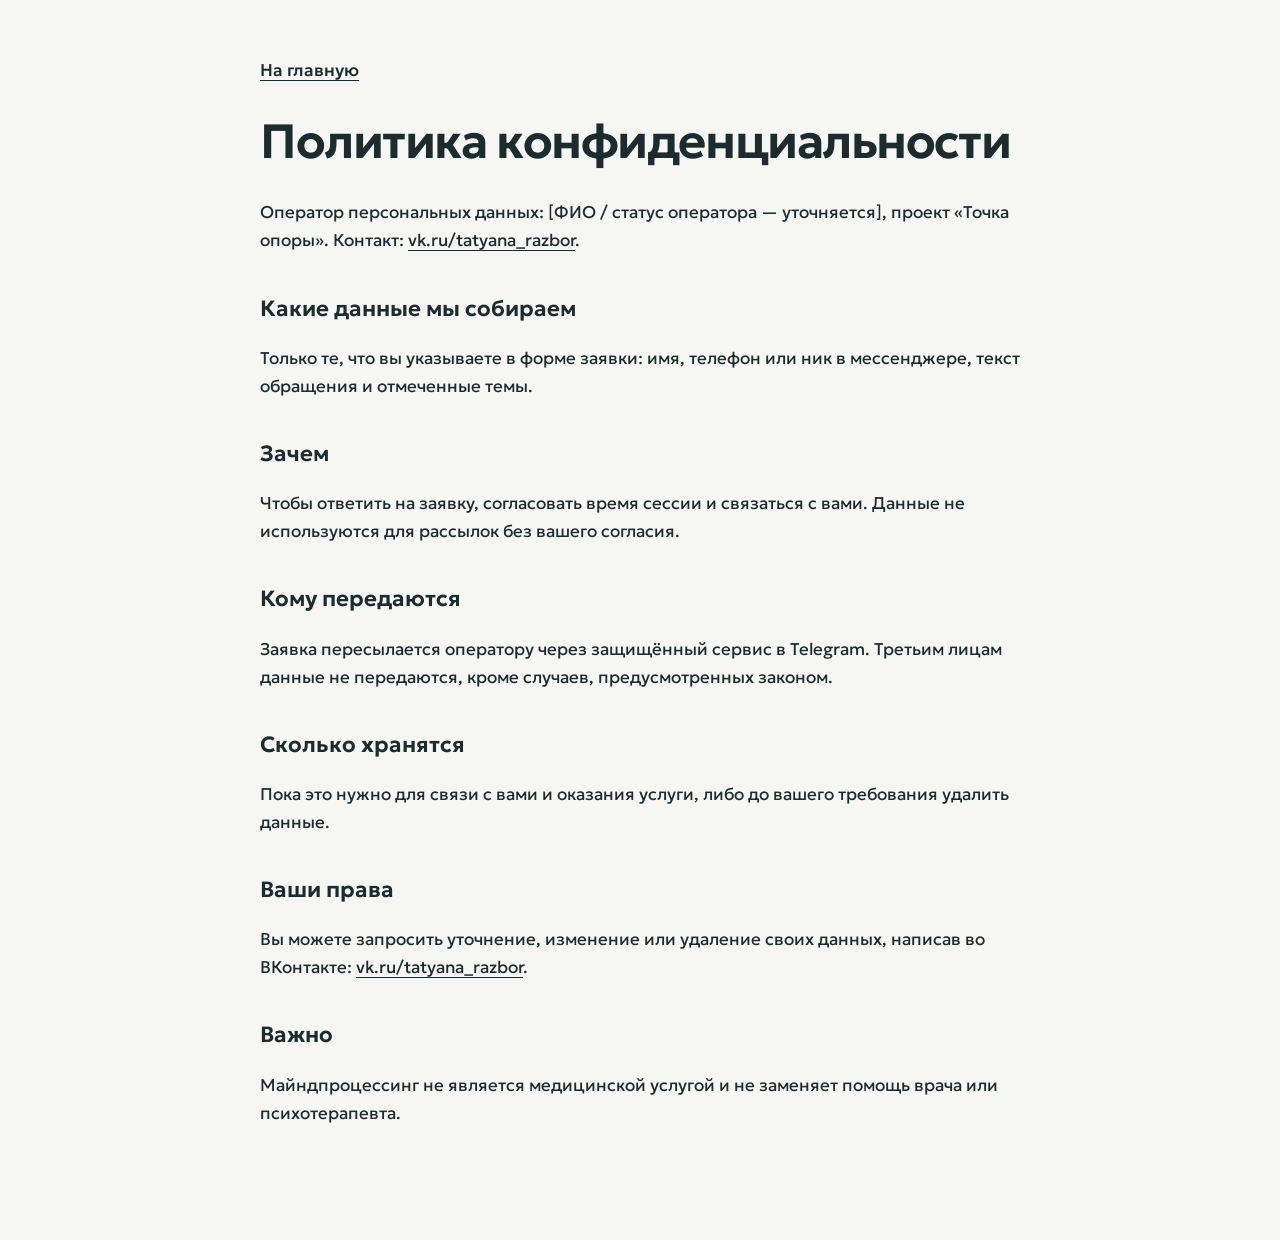
==== privacy.html @ fae9e63d "init: landing for Точка опоры (майндпроцессинг)" ====
<!doctype html>
<html lang="ru">
<head>
<meta charset="utf-8">
<meta name="viewport" content="width=device-width, initial-scale=1">
<title>Политика конфиденциальности — Точка опоры</title>
<meta name="robots" content="noindex">
<link href="https://fonts.googleapis.com/css2?family=Geologica:wght@400;500;600&display=swap" rel="stylesheet">
<style>
  body{margin:0;background:#f6f7f4;color:#1d2b2e;font:400 1.0625rem/1.65 'Geologica',system-ui,sans-serif}
  main{max-width:760px;margin:0 auto;padding:56px 20px 96px}
  h1{font-size:clamp(2rem,6vw,3rem);font-weight:600;letter-spacing:-.03em;line-height:1.05;margin:0 0 32px}
  h2{font-size:1.375rem;font-weight:600;margin:36px 0 10px}
  a{color:inherit;text-underline-offset:4px}
  .back{display:inline-block;margin-bottom:32px;font-weight:500}
</style>
</head>
<body>
<main>
  <a class="back" href="index.html">На главную</a>
  <h1>Политика конфиденциальности</h1>
  <p>Оператор персональных данных: [ФИО / статус оператора — уточняется], проект «Точка опоры». Контакт: <a href="https://vk.ru/tatyana_razbor">vk.ru/tatyana_razbor</a>.</p>
  <h2>Какие данные мы собираем</h2>
  <p>Только те, что вы указываете в форме заявки: имя, телефон или ник в мессенджере, текст обращения и отмеченные темы.</p>
  <h2>Зачем</h2>
  <p>Чтобы ответить на заявку, согласовать время сессии и связаться с вами. Данные не используются для рассылок без вашего согласия.</p>
  <h2>Кому передаются</h2>
  <p>Заявка пересылается оператору через защищённый сервис в Telegram. Третьим лицам данные не передаются, кроме случаев, предусмотренных законом.</p>
  <h2>Сколько хранятся</h2>
  <p>Пока это нужно для связи с вами и оказания услуги, либо до вашего требования удалить данные.</p>
  <h2>Ваши права</h2>
  <p>Вы можете запросить уточнение, изменение или удаление своих данных, написав во ВКонтакте: <a href="https://vk.ru/tatyana_razbor">vk.ru/tatyana_razbor</a>.</p>
  <h2>Важно</h2>
  <p>Майндпроцессинг не является медицинской услугой и не заменяет помощь врача или психотерапевта.</p>
</main>
</body>
</html>
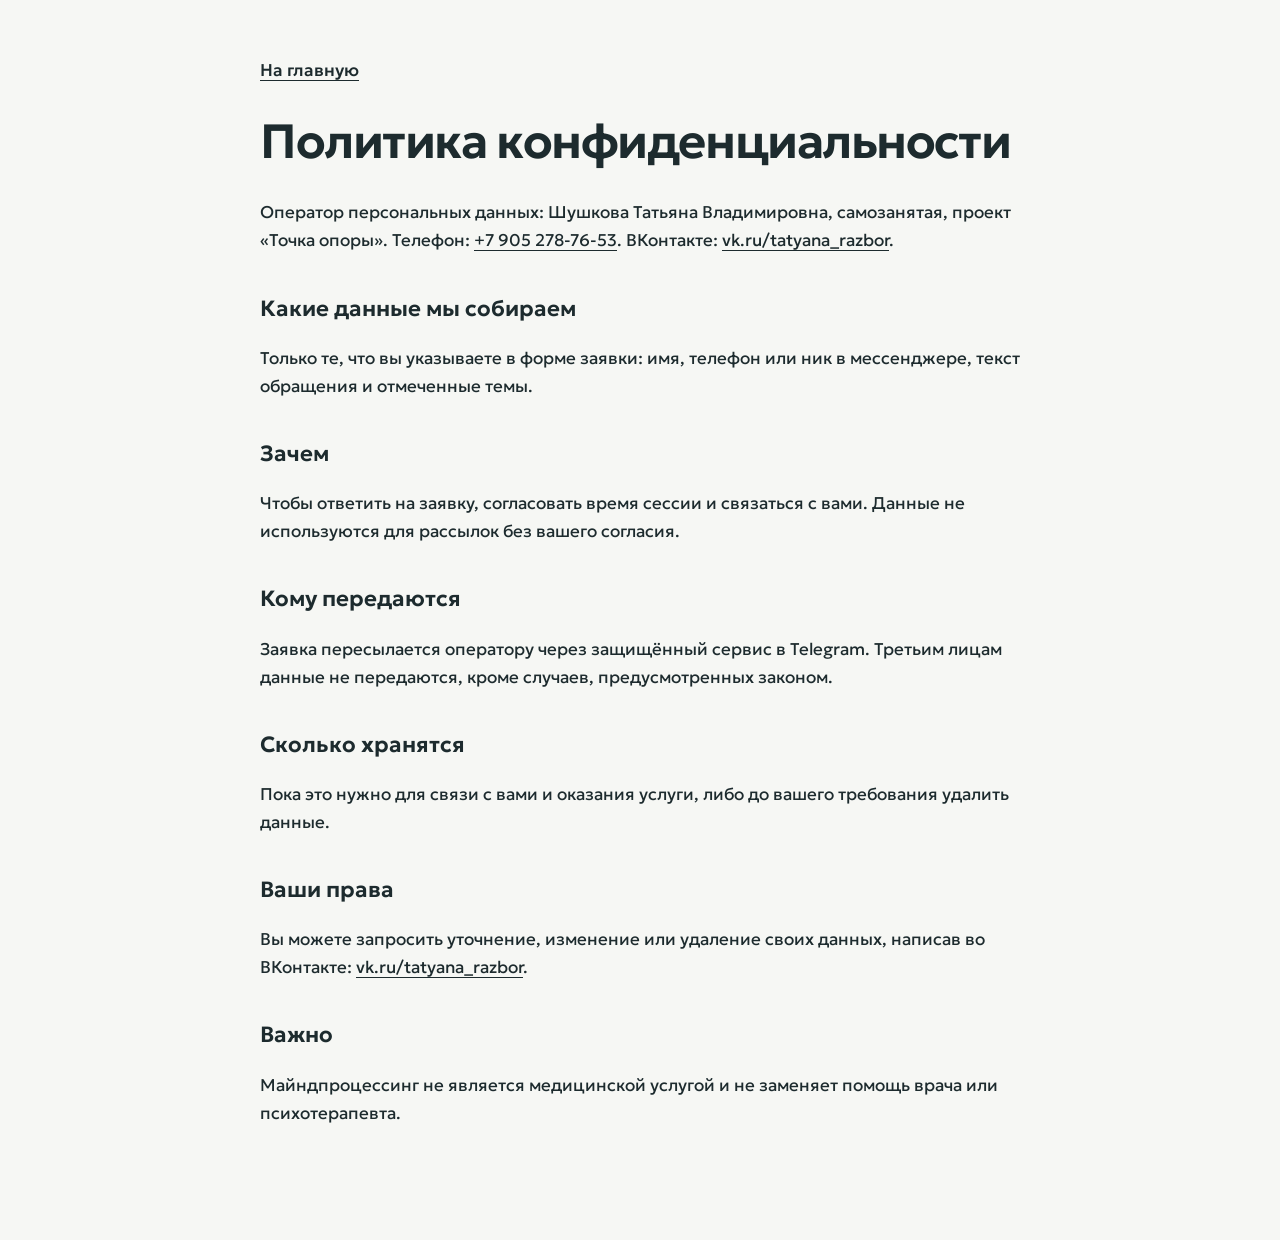
==== commit 6360ce4c: "Данные клиента: фото, телефон, формат сессии, блок Обо мне" ====
--- a/privacy.html
+++ b/privacy.html
@@ -19,7 +19,7 @@
 <main>
   <a class="back" href="index.html">На главную</a>
   <h1>Политика конфиденциальности</h1>
-  <p>Оператор персональных данных: [ФИО / статус оператора — уточняется], проект «Точка опоры». Контакт: <a href="https://vk.ru/tatyana_razbor">vk.ru/tatyana_razbor</a>.</p>
+  <p>Оператор персональных данных: Шушкова Татьяна Владимировна, самозанятая, проект «Точка опоры». Телефон: <a href="tel:+79052787653">+7 905 278-76-53</a>. ВКонтакте: <a href="https://vk.ru/tatyana_razbor">vk.ru/tatyana_razbor</a>.</p>
   <h2>Какие данные мы собираем</h2>
   <p>Только те, что вы указываете в форме заявки: имя, телефон или ник в мессенджере, текст обращения и отмеченные темы.</p>
   <h2>Зачем</h2>
